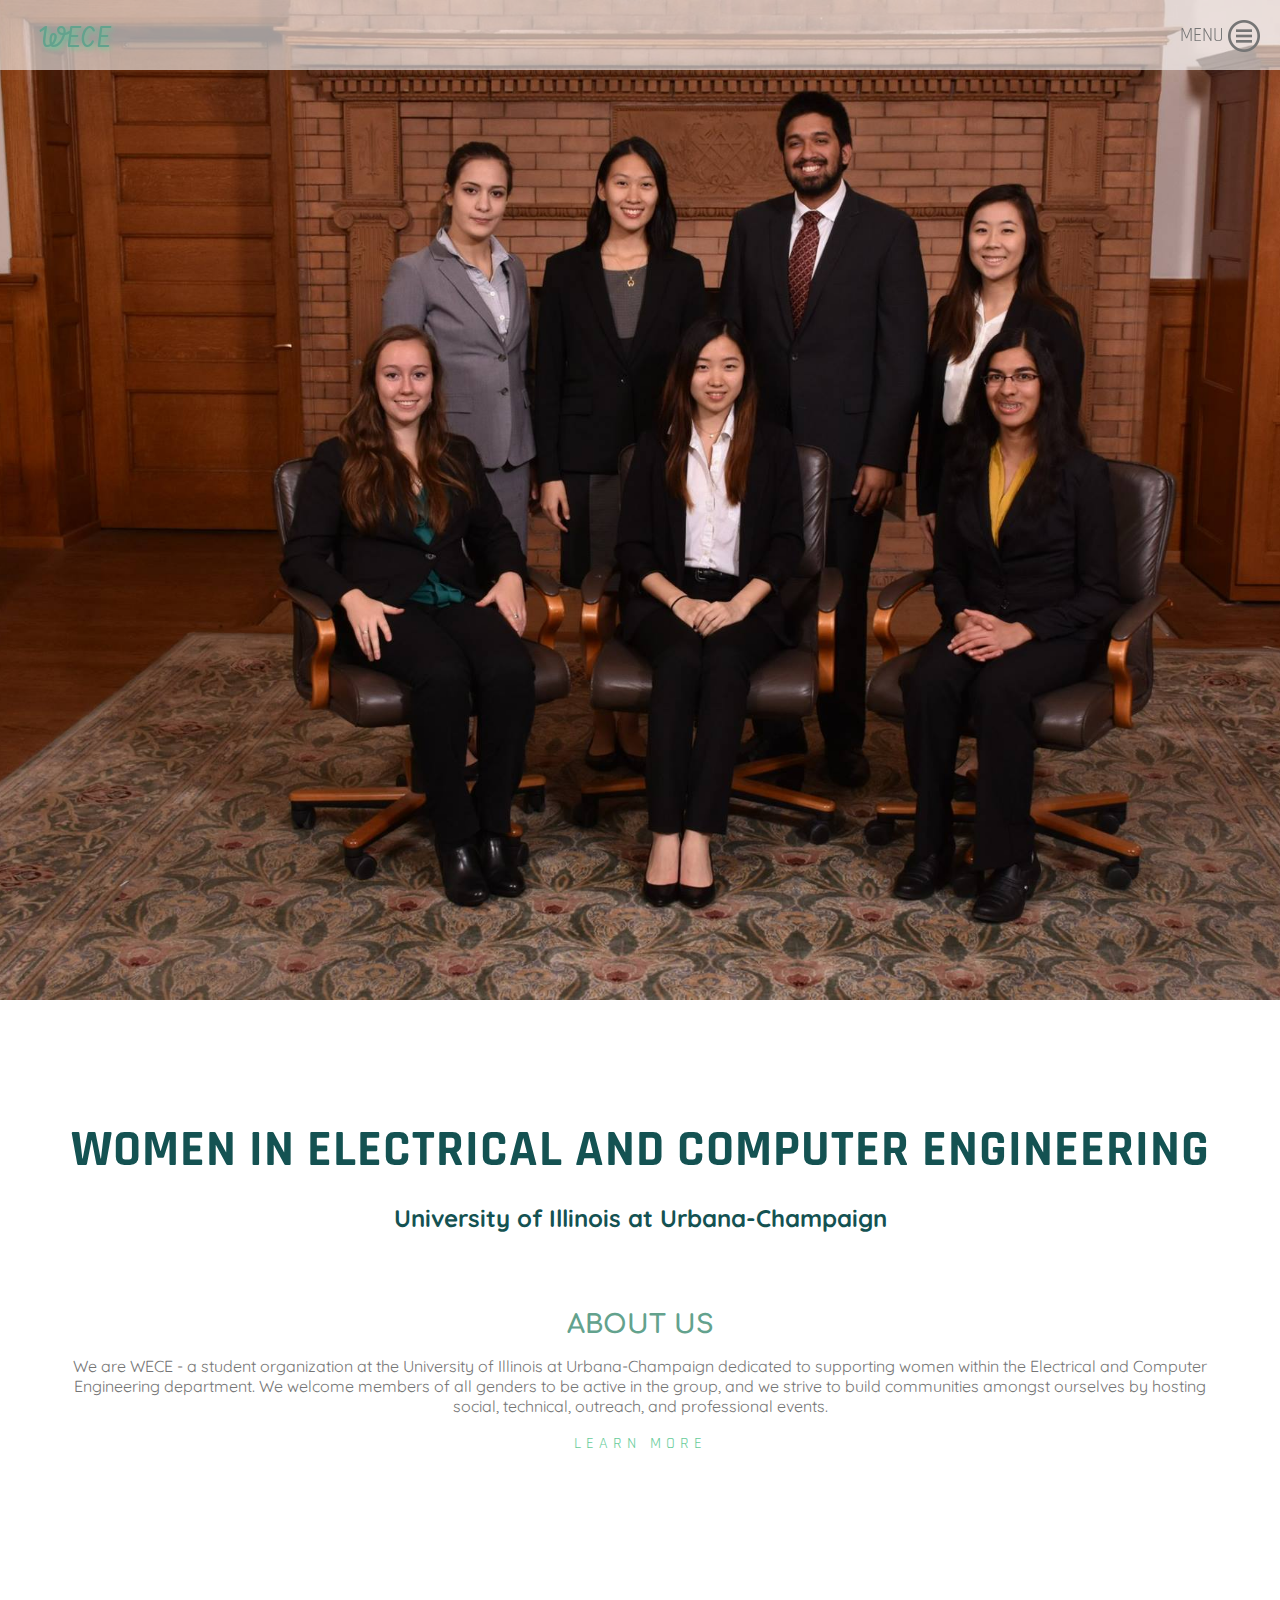
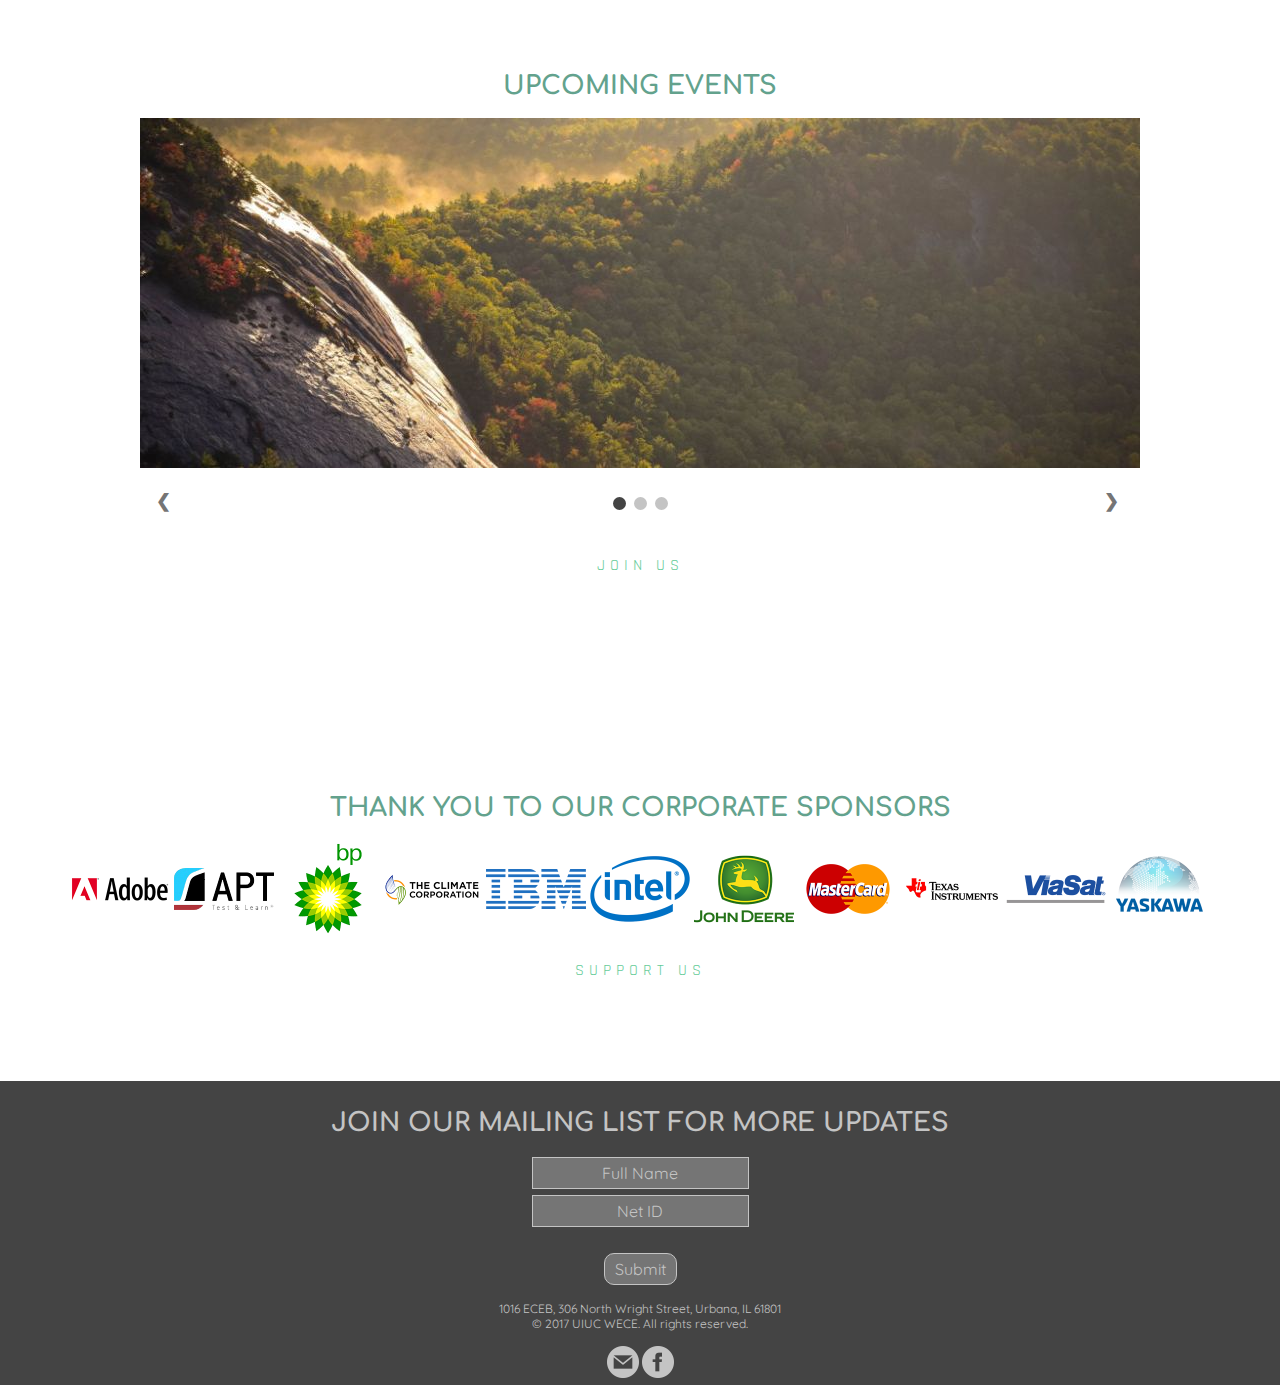
==== index.html @ 82ebf5e0 "First Update" ====
<!DOCTYPE html>
<html>

<head>
    <meta charset="utf-8">
    <meta name="viewport" content="width=device-width, initial-scale=1.0">
    <title>Women in ECE | University of Illinois at Urbana-Champaign</title>

    <script src="https://ajax.googleapis.com/ajax/libs/jquery/2.2.0/jquery.min.js"></script>
    <script type="text/javascript" src="scripts/slideshow.js"></script>
    <script type="text/javascript" src="scripts/mainslideshow.js"></script>
    <script type="text/javascript" src="scripts/menubar.js"></script>

    <link rel="stylesheet" href="main.css" />
    <link rel="stylesheet" href="index.css" />

    <link href="https://fonts.googleapis.com/css?family=Comfortaa|Quicksand|Rajdhani|Vibur" rel="stylesheet">

    <!-- Credits to iconmonstr.com for any vector icons used on this website -->
</head>

<body>
    <!--<div class="heading">-->
        <!-- HEADER -->
        <div id="header">
            <div class="headleft">
                <a href="index.html">wece</a>
            </div>
            <div class="headright">
                <a id="menutext">Menu</a> <a id="menubutton"><img src="images/menu.png" /></a>
            </div>
        </div>


        <!-- MENU -->
        <div id="sidebar">
            <ul>
                <li><a href="index.html">Home</a></li>
                <li><a href="about.html">Who We Are</a></li>
                <li><a href="calendar.html">Events</a></li>
                <li><a href="newsletters.html">Newsletter Archive</a></li>
                <li><a href="sponsors.html">Sponsors</a></li>
                <li><a href="contactsus.html">Contact Us</a></li>
            </ul>
        </div>
    <!--</div>-->

    <!-- MAIN BODY -->
    <div class="body">
        <div id="mainsubsection"></div>
        <div class="subsection">
            <h1><b>Women in Electrical and Computer Engineering</b></h1>
            <h2>University of Illinois at Urbana-Champaign</h2>
            <br><br>
            <h1>About Us</h1>
            <p>We are WECE - a student organization at the University of Illinois at Urbana-Champaign dedicated to supporting women within the Electrical and Computer Engineering department. We welcome members of all genders to be active in the group, and we strive to build communities amongst ourselves by hosting social, technical, outreach, and professional events.</p>
            <a href="http://www.google.com">Learn More</a>
        </div>

        <!-- slideshow HTML code taken from https://www.w3schools.com/howto/howto_js_slideshow.asp -->
        <div class="subsection">
            <h1>Upcoming Events</h1>

            <div class="slideshow">
                <div class="Slides fade">
                    <a href="http://www.google.com" target="_blank"><img src="images/eventimage1.jpg" style="width:100%"></a>
                </div>

                <div class="Slides fade">
                    <a href="http://www.google.com" target="_blank"><img src="images/eventimage2.jpg" style="width:100%"></a>
                </div>

                <div class="Slides fade">
                    <a href="http://www.google.com" target="_blank"><img src="images/eventimage3.jpg" style="width:100%"></a>
                </div>

                <a class="prev">&#10094;</a>
                <a class="next">&#10095;</a>

            </div>
            <br>
            <div style="text-align:center">
                <span class="dot1"></span>
                <span class="dot2"></span>
                <span class="dot3"></span>
            </div>
            <br><br>
            <a href="http://www.google.com">Join Us</a>
        </div>

        <div class="subsection">
            <h1>Thank You To Our Corporate Sponsors</h1>
            <p><img id="corporatepic" src="images/corporate/adobe.png" alt="Adobe" />
                <img id="corporatepic" src="images/corporate/apt.png" alt="APT Test & Learn" />
                <img id="corporatepic" src="images/corporate/bp.png" alt="BP" />
                <img id="corporatepic" src="images/corporate/climatecorp.png" alt="The Climate Corporation" />
                <img id="corporatepic" src="images/corporate/ibm.png" alt="IBM" />
                <img id="corporatepic" src="images/corporate/intel.png" alt="Intel" />
                <img id="corporatepic" src="images/corporate/johndeere.png" alt="John Deere" />
                <img id="corporatepic" src="images/corporate/mastercard.png" alt="MasterCard" />
                <img id="corporatepic" src="images/corporate/texasinstruments.png" alt="Texas Instruments" />
                <img id="corporatepic" src="images/corporate/viasat.png" alt="ViaSat" />
                <img id="corporatepic" src="images/corporate/yaskawa.png" alt="Yaskawa" /></p>
            <a href="http://www.google.com">Support Us</a>
        </div>
    </div>

    <!-- FOOTER -->
    <div id="mailingform">
        <form method="POST" target="_blank" action="http://wece.ece.illinois.edu/newlayout2017/mailing_form.php">
            <h1>Join Our Mailing List For More Updates</h1>
            <input type="text" name="fullname" placeholder="Full Name">
            <br>
            <input type="text" name="netid" placeholder="Net ID">
            <br><br>
            <input type="submit" value="Submit">
        </form>
    </div>
    <div id="footer">
        1016 ECEB, 306 North Wright Street, Urbana, IL 61801
        <br> &copy; 2017 UIUC WECE. All rights reserved.
        <br><br>
        <a href="mailto:ece.uiuc@gmail.com" target="_blank"><img src="images/mail.png" alt="Email Us" /></a>
        <a href="https://www.facebook.com/wece.uiuc" target="_blank"><img src="images/facebook.png" alt="Like Us" /></a>
        <!--<a href="https://www.linkedin.com/groups/4371897/profile" target="_blank"><img src="images/linkedin.png" alt="Connect With Us" /></a>-->
    </div>
</body>

</html>
---- main.css ----
/* css for the header, footer, and sidebar */

body {
    height: 100%;
    margin: 0;
}

/* HEADING -- INCLUDES HEADER AND SIDEBAR */

/*.heading {
    width: 100%;
    position: absolute;
    z-index: 0;
}*/


/* HEADER */

#header {
    width: 100%;
    position: fixed;
    padding: 20px 0px 0px 0px;
    font-family: 'Quicksand', Arial, sans-serif;
    background-color: rgba(255, 255, 255, 0.6);
    text-transform: uppercase;
    height: 50px;
    font-size: 120%;
    z-index: 3;
    
    transition: background-color 0.5s ease, border-bottom 0.5s ease;
    -moz-transition: background-color 0.5s ease, border-bottom 0.5s ease;
    -o-transition: background-color 0.5s ease, border-bottom 0.5s ease;
    -webkit-transition: background-color 0.5s ease, border-bottom 0.5s ease;
}

.scrolled {
    background-color: #ffffff !important;
    border-bottom: 1px solid #c4c4c4;
}

.headleft, .headleft a, .headleft a:visited, .headleft a:hover{
    padding-left: 20px;
    font-family: 'Vibur', Snell Roundhand, cursive;
    font-size: 120%;
    text-shadow: 2px 2px 5px #66cc99;
    color: #63a28d;
    float: left;
}

.headright {
    padding-right: 20px;
    color: #757575;
    text-align: right;
}

.headleft img,
.headright img {
    vertical-align: middle;
}

/* SIDEBAR */
#sidebar {
    width: 100%;
    position: fixed;
    margin-top: 71px;
    padding: 10px 0px 10px 0px;
    background-color: #ffffff;
    z-index: 1;
}

#sidebar a,
#sidebar a:visited,
#sidebar a:hover {
    padding: 0px 50px 0px 50px;
    display: block;
    font-family: 'Rajdhani', Arial, sans-serif;
    text-transform: uppercase;
    text-decoration: none;
    background-color: #ffffff;
    color: #757575;
    text-align: right;
}

#sidebar li,
#sidebar ul {
    list-style-type: none;
    margin: 0;
    padding: 0;
    font-size: 110%;
}

/* FOOTER */
/* MAILING FORM */

#mailingform {
    padding: 10px 50px 10px 50px;
    background-color: #444444;
    text-align: center;
    color: #c4c4c4;
    font-family: 'Quicksand', Arial, sans-serif;
}

#mailingform h1 {
    color: #c4c4c4;
    font-size: 160%;
    font-family: 'Comfortaa', "Times New Roman", serif;
    text-transform: uppercase;
    text-align: center;
}

#mailingform b {
    color: #c4c4c4;
}

input {
    border: 1px solid #c4c4c4;
    padding: 5px 10px;
    margin: 3px;
    text-align: center;
}

input[type=text] {
    border-color: #c4c4c4;
    background-color: #757575;
    color: #c4c4c4;
    font-size: 100%;
}

input[type=submit] {
    background-color: #757575;
    color: #c4c4c4;
    font-size: 100%;
     border-radius: 10px;
}

input::placeholder {
    color: #c4c4c4;
}

#footer {
    margin: 0;
    padding: 3px 0px 3px 0px;
    font-family: 'Quicksand', Arial, sans-serif;
    background-color: #444444;
    height: 100%;
    font-size: 75%;
    color: #c4c4c4;
    text-align: center;
}

/* ----------------------------------------
--- FOR DIFFERENT SCREEN RESOLUTIONS ---
---------------------------------------- */

/* menu button */
@media screen and (max-width: 450px) {
    #menutext {
        display: none;
    }
}

/* form boxes */
@media screen and (max-width: 280px) {
    input[type=text] {
        width: 100%;
    }
    
    input[type=submit] {
        width: 50%;
    }
}
---- index.css ----
/* this is the css for index page */

* {
    color: #757575;
    font-family: 'Quicksand', Arial, sans-serif;
}

* a,
* a:visited,
* a:hover {
    font-family: 'Rajdhani', Arial, sans-serif;
    text-transform: uppercase;
    text-decoration: none;
}


/* BODY INCLUDES MAINSUBSECTION AND ALL SUBSECTIONS */

.body {
    margin: 0;
    text-align: center;
    z-index: -1;
}


/* MAINSUBSECTION */

#mainsubsection {
    margin: 0;
    height: 100vh;
    width: 100%;
    padding-top: 100px;
    background-image: url('images/weceboard.jpg');
    /*starting pic, rest is controlled by mainslideshow.js*/
    background-repeat: no-repeat;
    background-position: center;
    -webkit-background-size: cover;
    -moz-background-size: cover;
    -o-background-size: cover;
    background-size: cover;
    z-index: 2;
}

/* SUBSECTIONS */

.subsection {
    margin: 0;
    padding: 100px 50px 100px 50px;
    transition: background-color 2s ease;
}

.subsection:hover {
    background-color: #f9f9f9;
}

.subsection h1 {
    color: #63a28d;
    font-size: 160%;
    font-family: 'Comfortaa', "Times New Roman", serif;
    text-transform: uppercase;
}

.subsection h1 b {
    color: #145252;
    font-size: 200%;
    font-family: 'Rajdhani', Arial, sans-serif;
    letter-spacing: 1px
}

.subsection h2 {
    color: #145252;
}

.subsection a,
.subsection a:visited {
    color: #66cc99;
    letter-spacing: 5px;
}

.subsection a:hover {
    color: #757575;
    letter-spacing: 5px;
}


/*slideshow CSS code taken from https://www.w3schools.com/howto/howto_js_slideshow.asp */


/* Slideshow container */

.slideshow {
    max-width: 1000px;
    margin: auto;
}

.slideshow a,
.slideshow a:visited {
    color: #757575;
}

.Slides {
    display: none;
}


/* Next & previous buttons */

.prev,
.next {
    cursor: pointer;
    padding: 16px;
    color: #757575;
    font-weight: bold;
    font-size: 18px;
    transition: 0.6s ease;
    border-radius: 0 3px 3px 0;
}


/* Position the "next button" to the right */

.prev {
    float: left;
    border-radius: 3px 0 0 3px;
}

.next {
    float: right;
    border-radius: 3px 0 0 3px;
}


/* The dots/bullets/indicators */

.dot1,
.dot2,
.dot3 {
    cursor: pointer;
    height: 13px;
    width: 13px;
    margin: 0 2px;
    background-color: #c4c4c4;
    border-radius: 50%;
    display: inline-block;
    transition: background-color 0.6s ease;
}

.dot1:hover,
.dot2:hover,
.dot3:hover {
    background-color: #444444;
}


/* Fading animation */

.fade {
    -webkit-animation-name: fade;
    -webkit-animation-duration: 1.5s;
    animation-name: fade;
    animation-duration: 1.5s;
}

@-webkit-keyframes fade {
    from {
        opacity: .4
    }
    to {
        opacity: 1
    }
}

@keyframes fade {
    from {
        opacity: .4
    }
    to {
        opacity: 1
    }
}

#corporatepic {
    width: 100px;
}

/* ----------------------------------------
--- FOR DIFFERENT SCREEN RESOLUTIONS ---
---------------------------------------- */

/* biggest header */
@media screen and (max-width: 480px) {
    .subsection h1 b {
        font-size: 160%;
    }
}
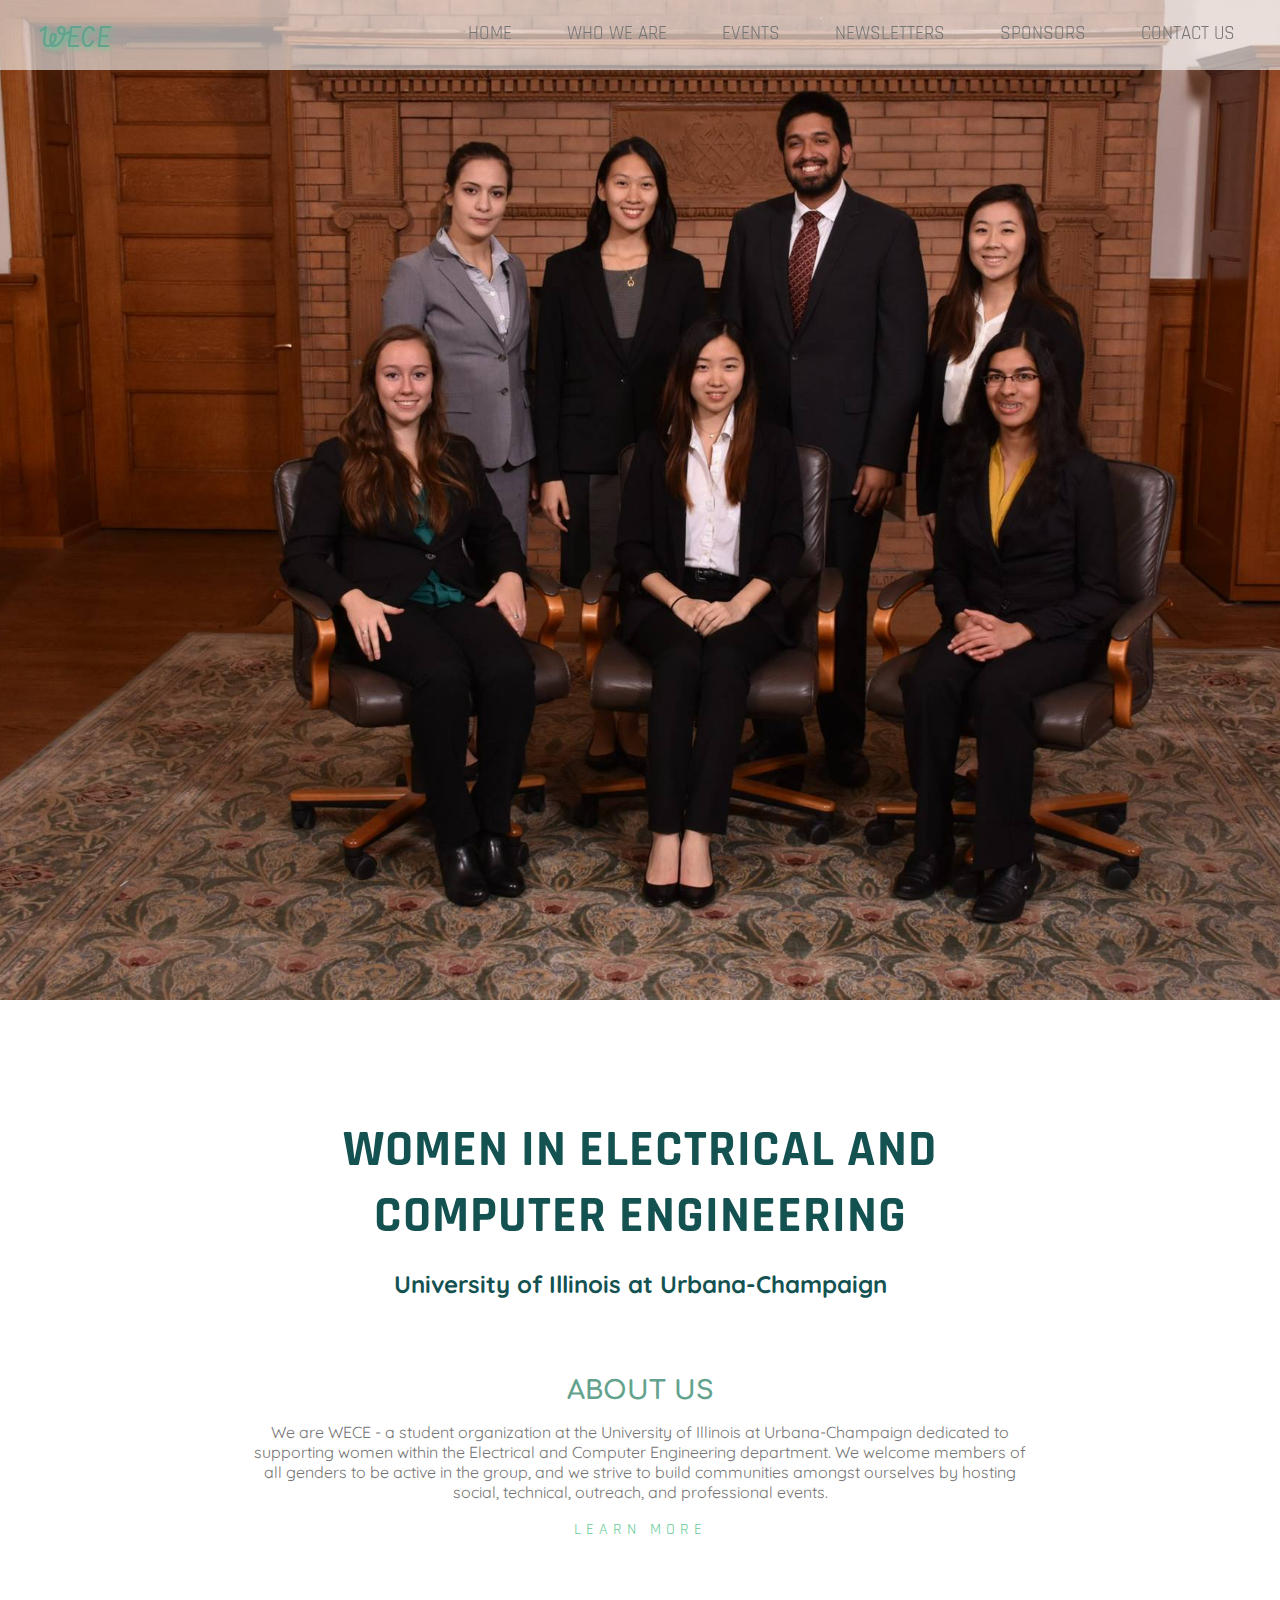
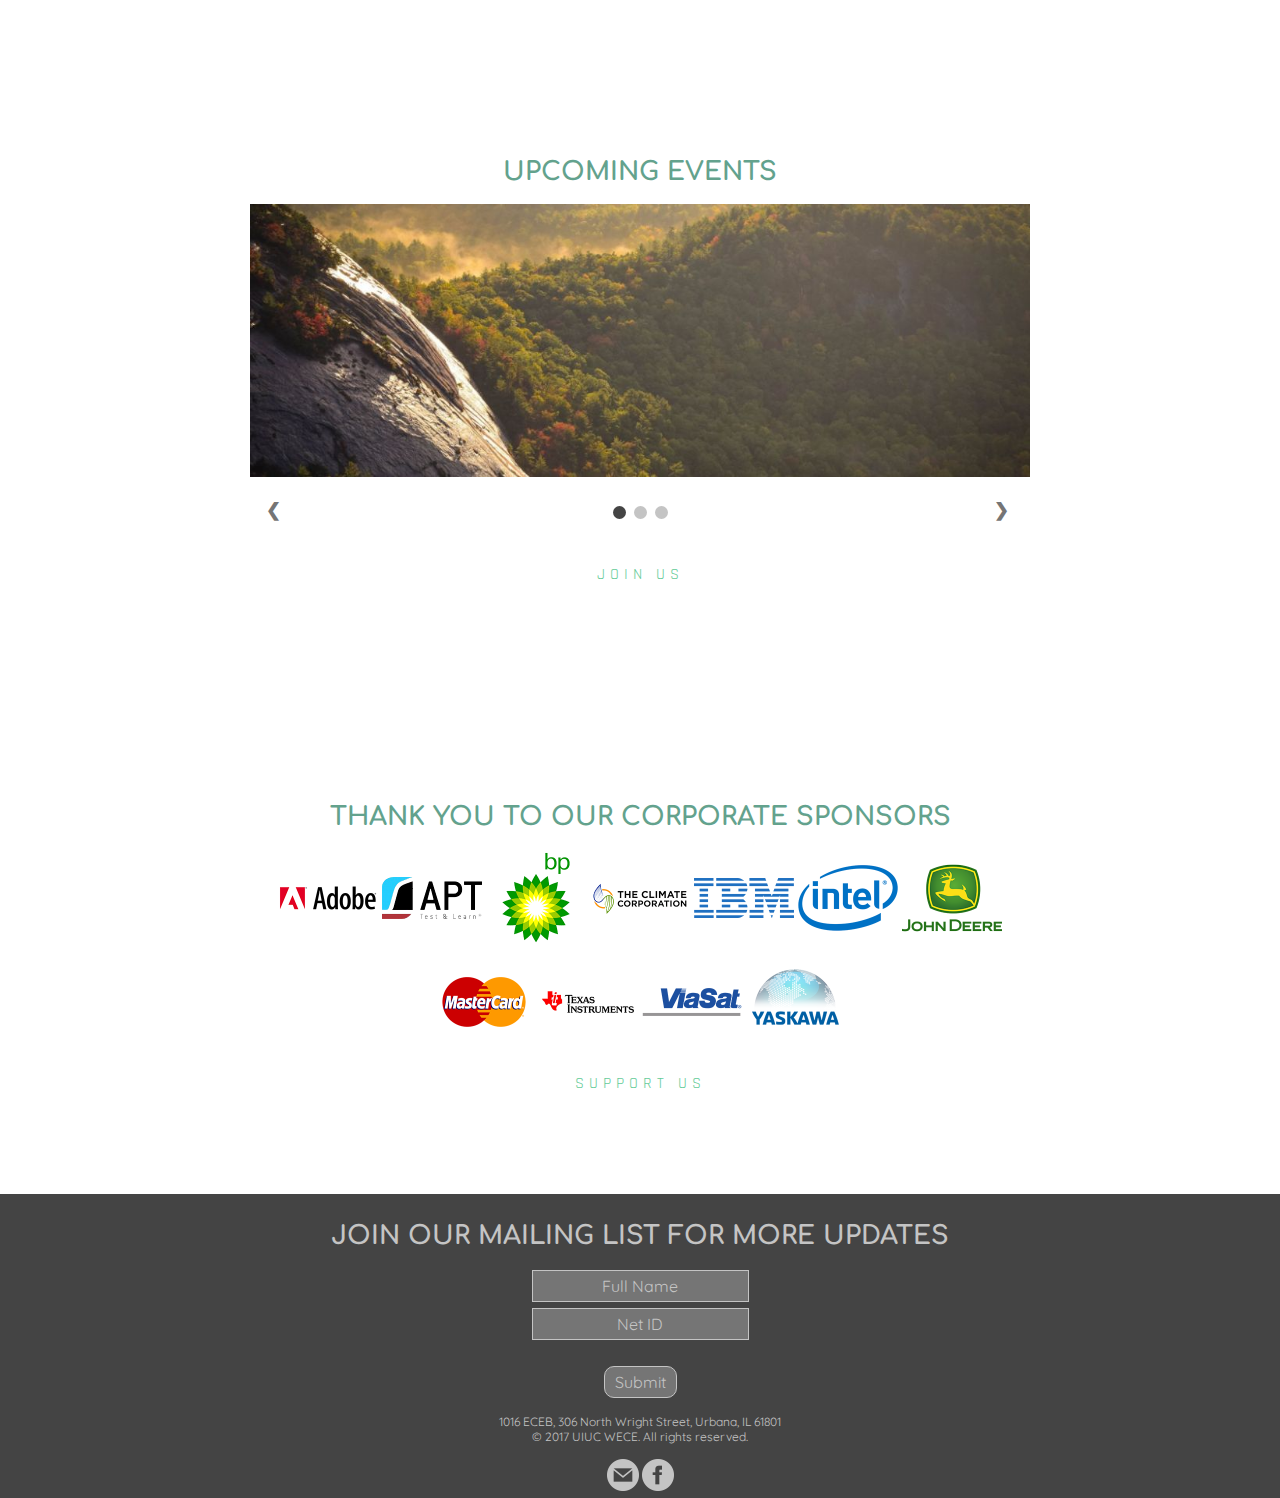
==== commit c1e057a0: "Display changes" ====
--- a/index.html
+++ b/index.html
@@ -20,30 +20,31 @@
 </head>
 
 <body>
-    <!--<div class="heading">-->
-        <!-- HEADER -->
-        <div id="header">
-            <div class="headleft">
-                <a href="index.html">wece</a>
-            </div>
-            <div class="headright">
-                <a id="menutext">Menu</a> <a id="menubutton"><img src="images/menu.png" /></a>
-            </div>
+    <!-- HEADER -->
+    <div id="header">
+        <div class="headleft">
+            <a href="index.html">wece</a>
         </div>
+        <div class="headright">
+            <a href="index.html" id="nodropdown">Home</a> <a href="about.html" id="nodropdown">Who We Are</a> <a href="calendar.html" id="nodropdown">Events</a> <a href="newsletters.html" id="nodropdown">Newsletters</a> <a href="sponsors.html" id="nodropdown">Sponsors</a> <a href="contactus.html" id="nodropdown">Contact Us</a>
+            
+            <a id="menutext">Menu</a>
+            <a id="menubutton"><img src="images/menu.png" /></a>
+        </div>
+    </div>
 
 
-        <!-- MENU -->
-        <div id="sidebar">
-            <ul>
-                <li><a href="index.html">Home</a></li>
-                <li><a href="about.html">Who We Are</a></li>
-                <li><a href="calendar.html">Events</a></li>
-                <li><a href="newsletters.html">Newsletter Archive</a></li>
-                <li><a href="sponsors.html">Sponsors</a></li>
-                <li><a href="contactsus.html">Contact Us</a></li>
-            </ul>
-        </div>
-    <!--</div>-->
+    <!-- MENU -->
+    <div id="sidebar">
+        <ul>
+            <li><a href="index.html">Home</a></li>
+            <li><a href="about.html">Who We Are</a></li>
+            <li><a href="calendar.html">Events</a></li>
+            <li><a href="newsletters.html">Newsletters</a></li>
+            <li><a href="sponsors.html">Sponsors</a></li>
+            <li><a href="contactus.html">Contact Us</a></li>
+        </ul>
+    </div>
 
     <!-- MAIN BODY -->
     <div class="body">
@@ -54,7 +55,7 @@
             <br><br>
             <h1>About Us</h1>
             <p>We are WECE - a student organization at the University of Illinois at Urbana-Champaign dedicated to supporting women within the Electrical and Computer Engineering department. We welcome members of all genders to be active in the group, and we strive to build communities amongst ourselves by hosting social, technical, outreach, and professional events.</p>
-            <a href="http://www.google.com">Learn More</a>
+            <a href="about.html">Learn More</a>
         </div>
 
         <!-- slideshow HTML code taken from https://www.w3schools.com/howto/howto_js_slideshow.asp -->
@@ -101,7 +102,7 @@
                 <img id="corporatepic" src="images/corporate/texasinstruments.png" alt="Texas Instruments" />
                 <img id="corporatepic" src="images/corporate/viasat.png" alt="ViaSat" />
                 <img id="corporatepic" src="images/corporate/yaskawa.png" alt="Yaskawa" /></p>
-            <a href="http://www.google.com">Support Us</a>
+            <a href="sponsors.html">Support Us</a>
         </div>
     </div>
 
--- a/main.css
+++ b/main.css
@@ -4,15 +4,6 @@
     height: 100%;
     margin: 0;
 }
-
-/* HEADING -- INCLUDES HEADER AND SIDEBAR */
-
-/*.heading {
-    width: 100%;
-    position: absolute;
-    z-index: 0;
-}*/
-
 
 /* HEADER */
 
@@ -53,6 +44,14 @@
     text-align: right;
 }
 
+#nodropdown {
+    padding: 0px 25px 0px 25px;
+}
+
+#nodropdown:hover {
+    color: #66cc99;
+}
+
 .headleft img,
 .headright img {
     vertical-align: middle;
@@ -85,7 +84,7 @@
 #sidebar ul {
     list-style-type: none;
     margin: 0;
-    padding: 0;
+    padding: 5px 0px 5px 0px;
     font-size: 110%;
 }
 
@@ -170,3 +169,15 @@
     }
 }
 
+/* menu links */
+@media screen and (min-width: 1000px) {
+    #menutext, #menubutton {
+        display: none;
+    }
+}
+
+@media screen and (max-width: 1000px) {
+    #nodropdown {
+        display: none;
+    }
+}
--- a/index.css
+++ b/index.css
@@ -41,11 +41,12 @@
     z-index: 2;
 }
 
+
 /* SUBSECTIONS */
 
 .subsection {
     margin: 0;
-    padding: 100px 50px 100px 50px;
+    padding: 100px 250px 100px 250px;
     transition: background-color 2s ease;
 }
 
@@ -183,13 +184,30 @@
     width: 100px;
 }
 
+
 /* ----------------------------------------
 --- FOR DIFFERENT SCREEN RESOLUTIONS ---
 ---------------------------------------- */
 
+
 /* biggest header */
+
 @media screen and (max-width: 480px) {
     .subsection h1 b {
         font-size: 160%;
     }
 }
+
+/* width of text */
+
+@media screen and (max-width: 1100px) {
+    .subsection {
+        padding: 100px 50px 100px 50px;
+    }
+}
+
+@media screen and (min-width: 2000px) {
+    .subsection {
+        padding: 100px 500px 100px 500px;
+    }
+}
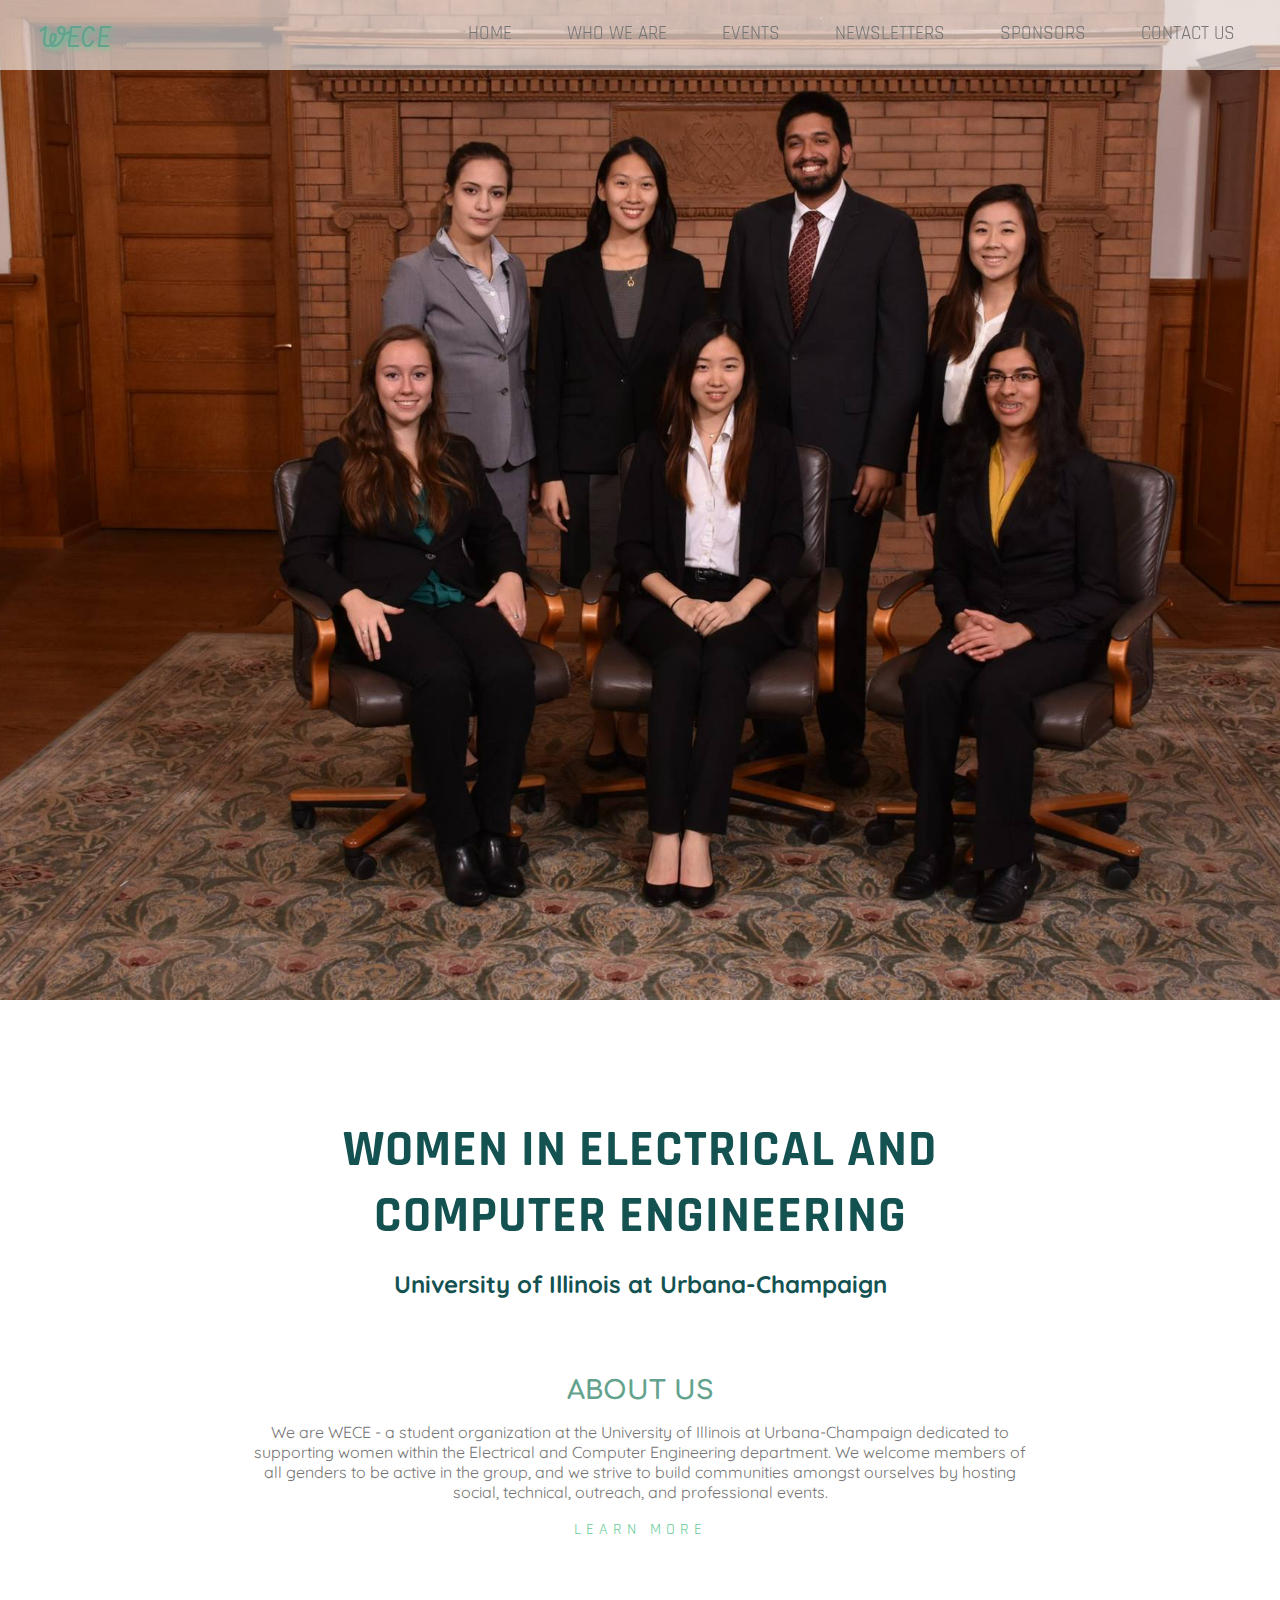
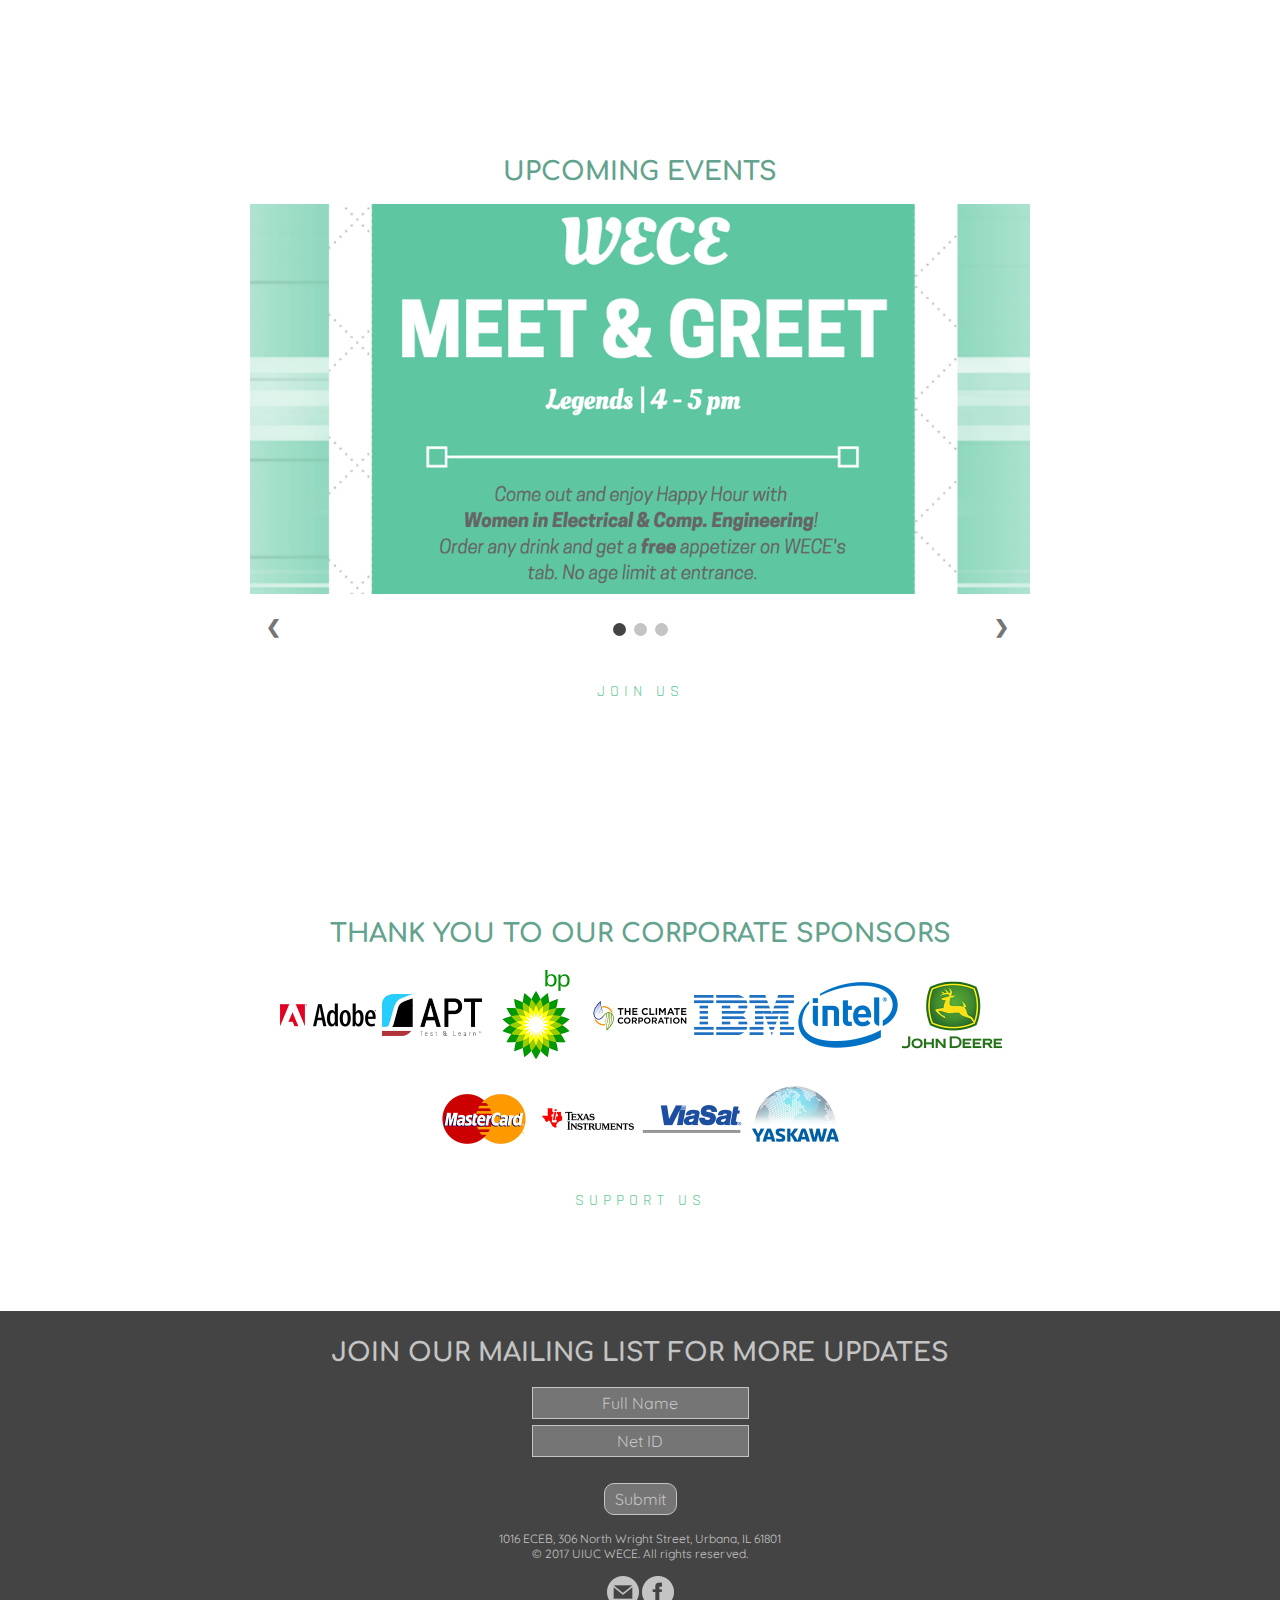
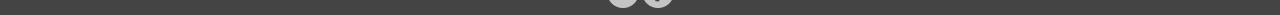
==== commit 23cbaa89: "Update" ====
--- a/index.html
+++ b/index.html
@@ -64,15 +64,15 @@
 
             <div class="slideshow">
                 <div class="Slides fade">
-                    <a href="http://www.google.com" target="_blank"><img src="images/eventimage1.jpg" style="width:100%"></a>
+                    <a href="http://www.google.com" target="_blank"><img src="images/events/Legends_WECE.png" style="width:100%"></a>
                 </div>
 
                 <div class="Slides fade">
-                    <a href="http://www.google.com" target="_blank"><img src="images/eventimage2.jpg" style="width:100%"></a>
+                    <a href="http://www.google.com" target="_blank"><img src="images/events/skating_social.png" style="width:100%"></a>
                 </div>
 
                 <div class="Slides fade">
-                    <a href="http://www.google.com" target="_blank"><img src="images/eventimage3.jpg" style="width:100%"></a>
+                    <a href="http://www.google.com" target="_blank"><img src="images/events/climbing.png" style="width:100%"></a>
                 </div>
 
                 <a class="prev">&#10094;</a>
@@ -86,7 +86,7 @@
                 <span class="dot3"></span>
             </div>
             <br><br>
-            <a href="http://www.google.com">Join Us</a>
+            <a href="calendar.html">Join Us</a>
         </div>
 
         <div class="subsection">
@@ -108,7 +108,7 @@
 
     <!-- FOOTER -->
     <div id="mailingform">
-        <form method="POST" target="_blank" action="http://wece.ece.illinois.edu/newlayout2017/mailing_form.php">
+        <form method="POST" target="_blank" action="mailing_form.php">
             <h1>Join Our Mailing List For More Updates</h1>
             <input type="text" name="fullname" placeholder="Full Name">
             <br>
--- a/main.css
+++ b/main.css
@@ -84,7 +84,7 @@
 #sidebar ul {
     list-style-type: none;
     margin: 0;
-    padding: 5px 0px 5px 0px;
+    padding: 10px 0px 10px 0px;
     font-size: 110%;
 }
 
--- a/index.css
+++ b/index.css
@@ -30,7 +30,7 @@
     height: 100vh;
     width: 100%;
     padding-top: 100px;
-    background-image: url('images/weceboard.jpg');
+    background-image: url('images/indexheader/weceboard.jpg');
     /*starting pic, rest is controlled by mainslideshow.js*/
     background-repeat: no-repeat;
     background-position: center;
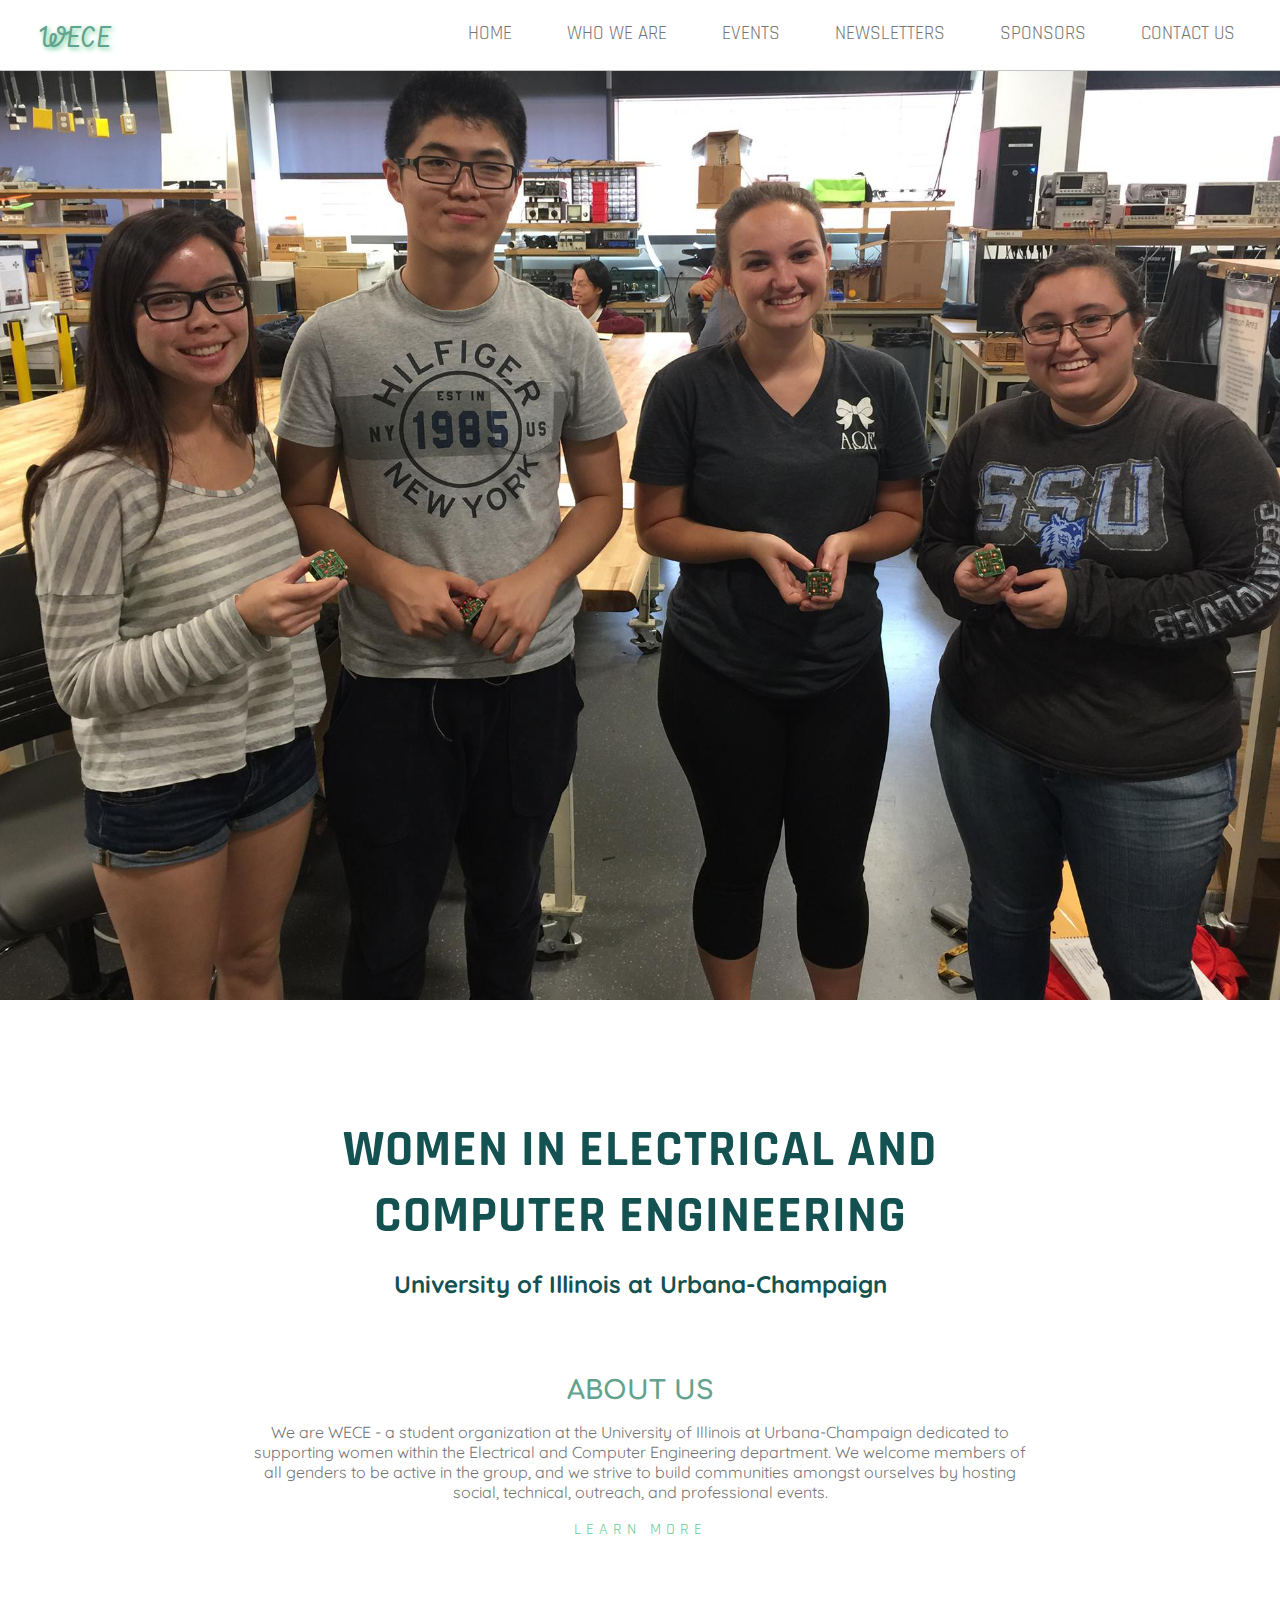
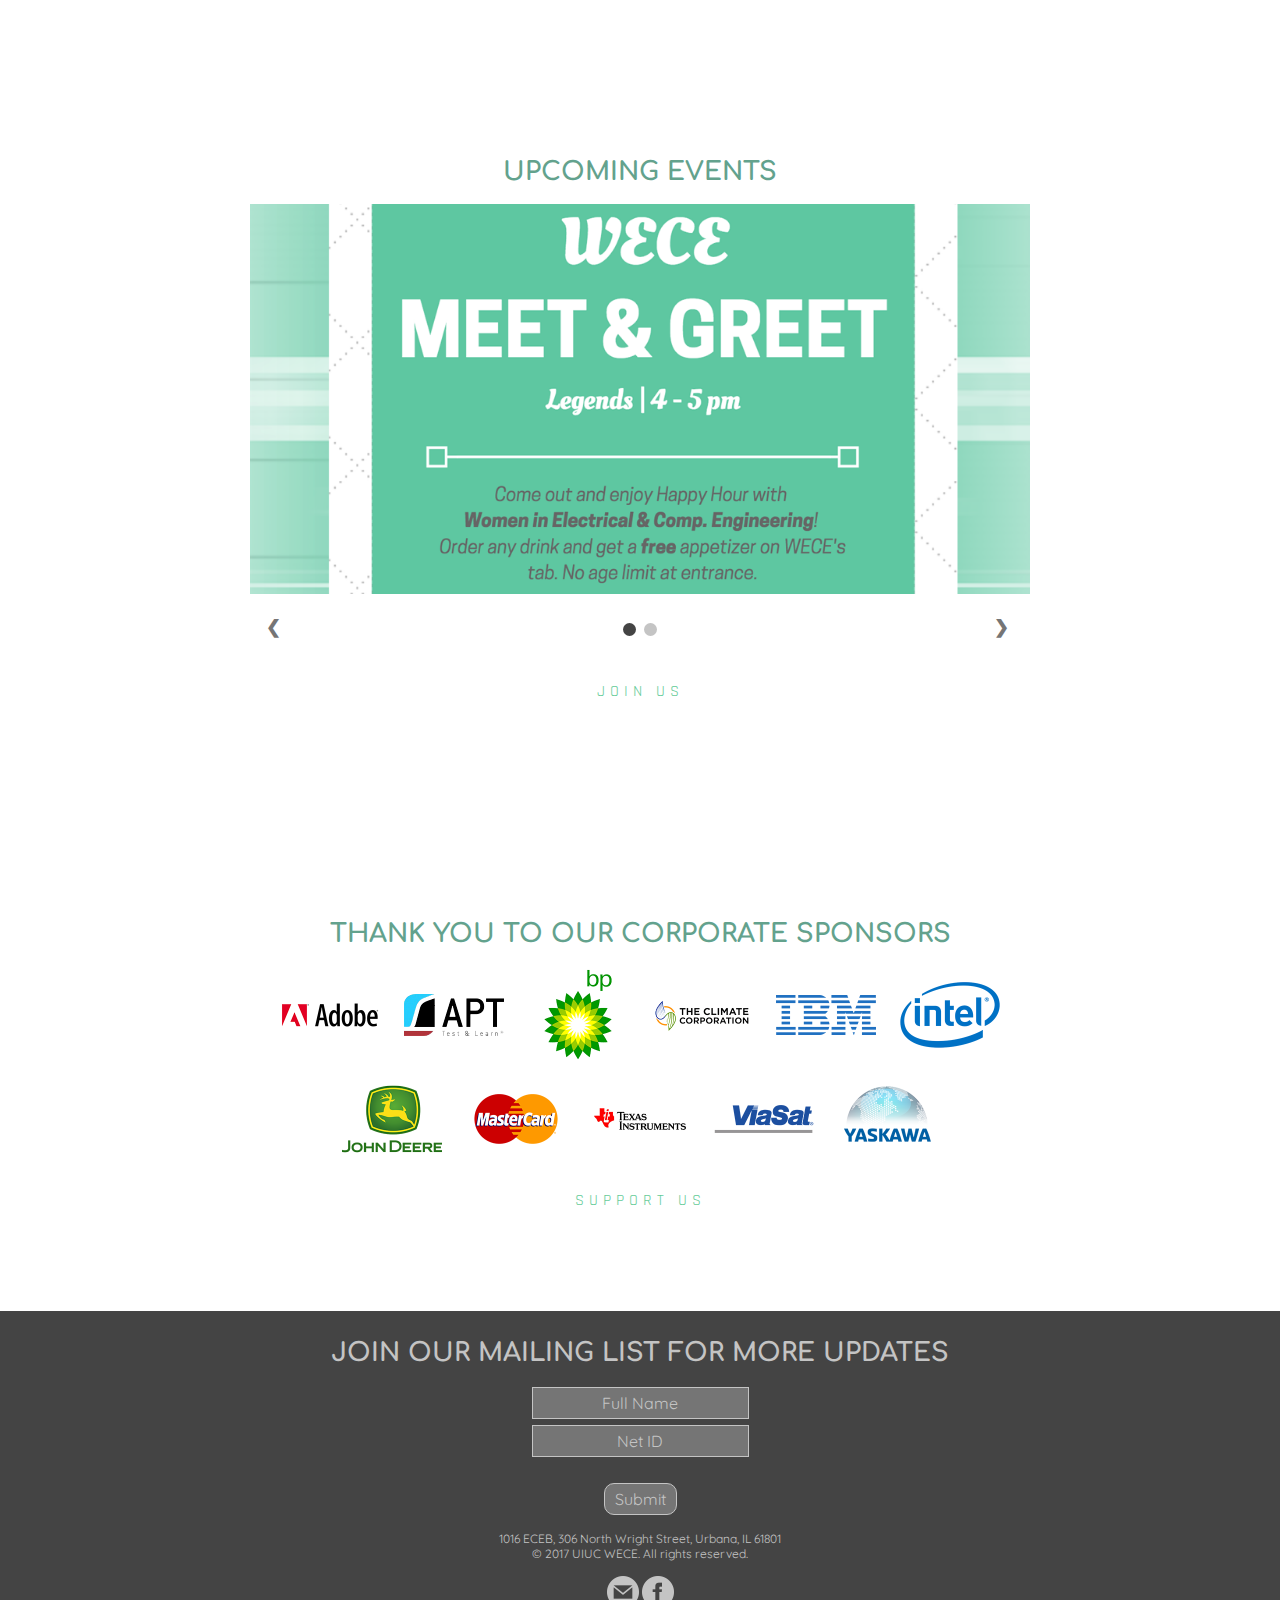
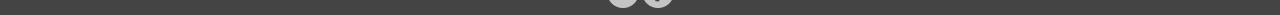
==== commit e92dedd0: "final commit" ====
--- a/index.html
+++ b/index.html
@@ -71,10 +71,6 @@
                     <a href="http://www.google.com" target="_blank"><img src="images/events/skating_social.png" style="width:100%"></a>
                 </div>
 
-                <div class="Slides fade">
-                    <a href="http://www.google.com" target="_blank"><img src="images/events/climbing.png" style="width:100%"></a>
-                </div>
-
                 <a class="prev">&#10094;</a>
                 <a class="next">&#10095;</a>
 
@@ -83,7 +79,6 @@
             <div style="text-align:center">
                 <span class="dot1"></span>
                 <span class="dot2"></span>
-                <span class="dot3"></span>
             </div>
             <br><br>
             <a href="calendar.html">Join Us</a>
@@ -123,7 +118,6 @@
         <br><br>
         <a href="mailto:ece.uiuc@gmail.com" target="_blank"><img src="images/mail.png" alt="Email Us" /></a>
         <a href="https://www.facebook.com/wece.uiuc" target="_blank"><img src="images/facebook.png" alt="Like Us" /></a>
-        <!--<a href="https://www.linkedin.com/groups/4371897/profile" target="_blank"><img src="images/linkedin.png" alt="Connect With Us" /></a>-->
     </div>
 </body>
 
--- a/index.css
+++ b/index.css
@@ -30,7 +30,7 @@
     height: 100vh;
     width: 100%;
     padding-top: 100px;
-    background-image: url('images/indexheader/weceboard.jpg');
+    background-image: url('images/indexheader/WECE1.jpg');
     /*starting pic, rest is controlled by mainslideshow.js*/
     background-repeat: no-repeat;
     background-position: center;
@@ -181,6 +181,7 @@
 }
 
 #corporatepic {
+    margin: 0px 10px 0px 10px;
     width: 100px;
 }
 
